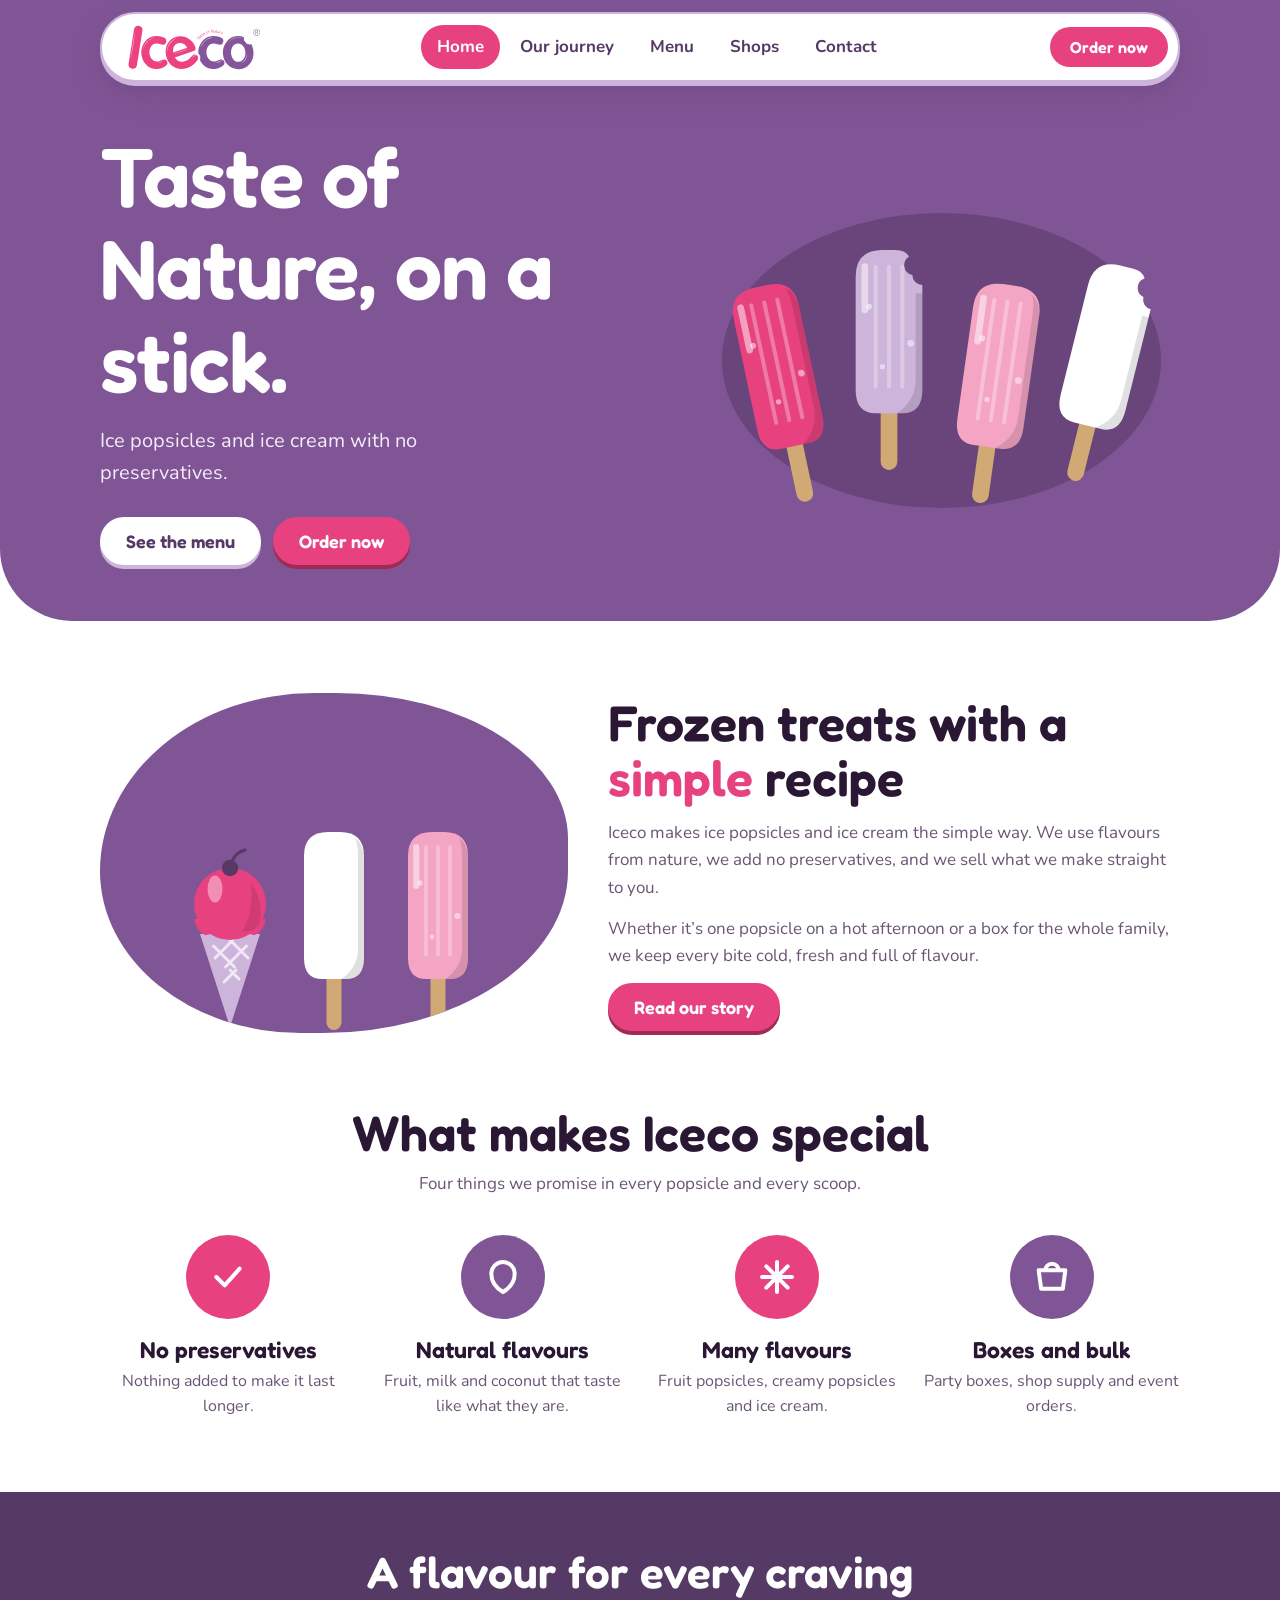
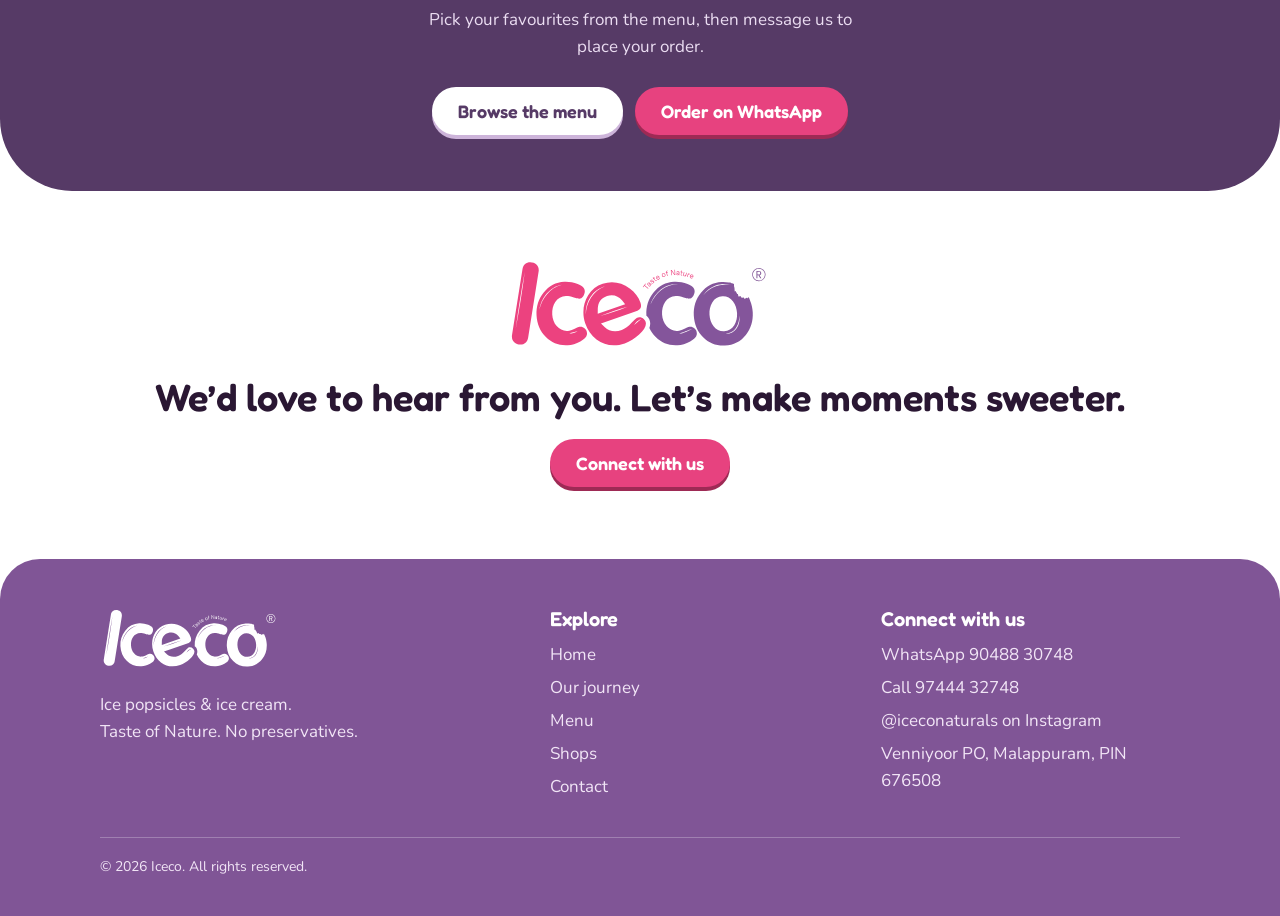
==== index.html @ b162a189 "Initial commit" ====
<!DOCTYPE html>
<html lang="en">
<head>
<meta charset="utf-8">
<meta name="viewport" content="width=device-width, initial-scale=1, viewport-fit=cover">
<title>ICECO | Ice popsicles & ice cream, Taste of Nature</title>
<link rel="preconnect" href="https://fonts.googleapis.com">
<link href="https://fonts.googleapis.com/css2?family=Fredoka:wght@500;600;700&family=Nunito:wght@400;600;700&display=swap" rel="stylesheet">
<link rel="stylesheet" href="css/style.css">
</head>
<body>
<svg width="0" height="0" style="position:absolute" aria-hidden="true">
  <symbol id="pop" viewBox="0 0 60 140"><rect x="25" y="94" width="10" height="44" rx="5" fill="var(--stick)"/><rect x="25" y="94" width="10" height="44" rx="5" fill="#000" opacity=".06"/><path d="M10 22Q10 6 26 6H34Q50 6 50 22V90Q50 104 38 104H22Q10 104 10 90Z" fill="currentColor"/><path d="M22 16V88M30 16V88M38 16V88" stroke="#fff" stroke-width="2.4" stroke-linecap="round" opacity=".3"/><circle cx="18" cy="40" r="1.8" fill="#fff" opacity=".5"/><circle cx="43" cy="62" r="2" fill="#fff" opacity=".5"/><circle cx="26" cy="76" r="1.6" fill="#fff" opacity=".5"/><path d="M44 10Q50 14 50 24V90Q50 104 38 104H35Q46 96 46 84V22Q46 14 44 10Z" fill="#000" opacity=".12"/><rect x="13.5" y="14" width="4" height="30" rx="2" fill="#fff" opacity=".5"/></symbol>
  <symbol id="bite" viewBox="0 0 60 140"><rect x="25" y="94" width="10" height="44" rx="5" fill="var(--stick)"/><rect x="25" y="94" width="10" height="44" rx="5" fill="#000" opacity=".06"/><path d="M10 22Q10 6 26 6H34Q40 6 42 10a6 6 0 0 0 2 11a6 6 0 0 0 6 6V90Q50 104 38 104H22Q10 104 10 90Z" fill="currentColor"/><path d="M22 16V88M30 16V88M38 16V88" stroke="#fff" stroke-width="2.4" stroke-linecap="round" opacity=".3"/><circle cx="18" cy="40" r="1.8" fill="#fff" opacity=".5"/><circle cx="43" cy="62" r="2" fill="#fff" opacity=".5"/><circle cx="26" cy="76" r="1.6" fill="#fff" opacity=".5"/><path d="M46 32V84Q46 96 35 104H38Q50 104 50 90V32Z" fill="#000" opacity=".12"/><rect x="13.5" y="14" width="4" height="30" rx="2" fill="#fff" opacity=".5"/></symbol>
  <symbol id="cone" viewBox="0 0 60 130">
    <path d="M10 64h40L30 126z" fill="var(--lilac)"/>
    <path d="M19 72l14 14M30 68l12 12M41 72L27 86M32 68L20 80M36 94l-6-6M26 96l8-8" stroke="#fff" stroke-width="2" opacity=".7" stroke-linecap="round"/>
    <circle cx="30" cy="44" r="24" fill="currentColor"/>
    <path d="M6 54c3 12 11 14 14 5 3 10 17 10 20 0 3 9 11 7 14-5z" fill="currentColor"/>
    <ellipse cx="20" cy="34" rx="5" ry="9" fill="#fff" opacity=".4"/>
    <path d="M44 30Q52 40 50 56Q46 64 38 62Q46 50 44 30Z" fill="#000" opacity=".1"/>
    <path d="M30 20q2-10 10-12" stroke="var(--purple-deep)" stroke-width="2" fill="none" stroke-linecap="round"/>
    <circle cx="30" cy="20" r="5.5" fill="var(--purple-deep)"/>
  </symbol>
</svg>

<header>
  <div class="wrap">
    <div class="bar">
      <a class="logo" href="index.html" aria-label="Iceco home"><img src="assets/logo-color.svg" alt="Iceco, Taste of Nature"></a>
      <nav aria-label="Main">
        <a href="index.html" id="n-home" aria-current="page">Home</a>
        <a href="journey.html" id="n-journey">Our journey</a>
        <a href="menu.html" id="n-menu">Menu</a>
        <a href="shops.html" id="n-shops">Shops</a>
        <a href="contact.html" id="n-contact">Contact</a>
      </nav>
      <a class="btn sm" href="https://wa.me/919048830748" target="_blank" rel="noopener">Order now</a>
    </div>
  </div>
</header>

<main>
  <section class="hero"><div class="wrap">
    <div class="panel">
      <div>
        <h1>Taste of Nature, on a stick.</h1>
        <p>Ice popsicles and ice cream with no preservatives.</p>
        <div class="cta">
          <a class="btn alt" href="menu.html">See the menu</a>
          <a class="btn" href="contact.html">Order now</a>
        </div>
      </div>
      <div class="pops" aria-hidden="true">
        <svg viewBox="0 0 60 140" style="color:var(--pink)"><use href="#pop"/></svg>
        <svg viewBox="0 0 60 140" style="color:var(--lilac)"><use href="#bite"/></svg>
        <svg viewBox="0 0 60 140" style="color:var(--pink-soft)"><use href="#pop"/></svg>
        <svg viewBox="0 0 60 140" style="color:#fff"><use href="#bite"/></svg>
      </div>
    </div>
  </div></section>

  <section class="block"><div class="wrap story">
    <div class="art" aria-hidden="true">
      <svg viewBox="0 0 60 130" style="color:var(--pink)"><use href="#cone"/></svg>
      <svg viewBox="0 0 60 140" style="color:#fff"><use href="#pop"/></svg>
      <svg viewBox="0 0 60 140" style="color:var(--pink-soft)"><use href="#pop"/></svg>
    </div>
    <div>
      <h2>Frozen treats with a <span>simple</span> recipe</h2>
      <p>Iceco makes ice popsicles and ice cream the simple way. We use flavours from nature, we add no preservatives, and we sell what we make straight to you.</p>
      <p>Whether it’s one popsicle on a hot afternoon or a box for the whole family, we keep every bite cold, fresh and full of flavour.</p>
      <a class="btn" href="journey.html">Read our story</a>
    </div>
  </div></section>

  <section class="block" style="padding-top:0"><div class="wrap special">
    <h2>What makes Iceco special</h2>
    <p class="lead">Four things we promise in every popsicle and every scoop.</p>
    <div class="cards">
      <div class="card"><div class="dot"><svg viewBox="0 0 24 24"><path d="M5 12l5 5 9-10"/></svg></div><h3>No preservatives</h3><p>Nothing added to make it last longer.</p></div>
      <div class="card"><div class="dot"><svg viewBox="0 0 24 24"><path d="M12 21c-5-3-7-7-7-11a7 7 0 0 1 14 0c0 4-2 8-7 11z"/></svg></div><h3>Natural flavours</h3><p>Fruit, milk and coconut that taste like what they are.</p></div>
      <div class="card"><div class="dot"><svg viewBox="0 0 24 24"><path d="M12 3v18M3 12h18M5.6 5.6l12.8 12.8M18.4 5.6L5.6 18.4"/></svg></div><h3>Many flavours</h3><p>Fruit popsicles, creamy popsicles and ice cream.</p></div>
      <div class="card"><div class="dot"><svg viewBox="0 0 24 24"><path d="M4 8h16l-1.5 11h-13zM8 8a4 4 0 0 1 8 0"/></svg></div><h3>Boxes and bulk</h3><p>Party boxes, shop supply and event orders.</p></div>
    </div>
  </div></section>

  <section><div class="wrap"><div class="order">
    <h2>A flavour for every craving</h2>
    <p>Pick your favourites from the menu, then message us to place your order.</p>
    <div class="cta"><a class="btn alt" href="menu.html">Browse the menu</a><a class="btn" href="https://wa.me/919048830748" target="_blank" rel="noopener">Order on WhatsApp</a></div>
  </div></div></section>

  <section class="connect"><div class="wrap"><img class="clogo" src="assets/logo-color.svg" alt="Iceco, Taste of Nature">
    <h2>We’d love to hear from you. Let’s make moments sweeter.</h2>
    <a class="btn" href="contact.html">Connect with us</a>
  </div></section>
</main>

<footer>
  <div class="wrap">
    <div class="cols">
      <div>
        <a class="logo" href="index.html" aria-label="Iceco home"><img style="height:64px" src="assets/logo-white.svg" alt="Iceco, Taste of Nature"></a>
        <p style="margin-top:12px">Ice popsicles & ice cream.<br>Taste of Nature. No preservatives.</p>
      </div>
      <div><h4>Explore</h4><ul>
        <li><a href="index.html">Home</a></li><li><a href="journey.html">Our journey</a></li><li><a href="menu.html">Menu</a></li><li><a href="shops.html">Shops</a></li><li><a href="contact.html">Contact</a></li></ul></div>
      <div><h4>Connect with us</h4><ul>
        <li><a href="https://wa.me/919048830748" target="_blank" rel="noopener">WhatsApp 90488 30748</a></li><li><a href="tel:+919744432748">Call 97444 32748</a></li><li><a href="https://www.instagram.com/iceconaturals/" target="_blank" rel="noopener">@iceconaturals on Instagram</a></li><li>Venniyoor PO, Malappuram, PIN 676508</li></ul></div>
    </div>
    <p class="copy">© 2026 Iceco. All rights reserved.</p>
  </div>
</footer>

<script src="js/main.js"></script>
</body>
</html>
---- css/style.css ----
/* ICECO site styles */
:root{
  --pink:#E7427F; --pink-soft:#F4A5C4; --purple:#805596; --purple-deep:#563A66; --lilac:#CDB4DA; --white:#fff;
  --bg:#FFFFFF; --surface:#FBF4F9; --text:#2A1733; --muted:#6B5575; --line:#EBDDF2; --stick:#DDB47C; color-scheme:light;
  box-sizing:border-box; padding-top:env(safe-area-inset-top,0px); padding-bottom:env(safe-area-inset-bottom,0px);
  --display:'Fredoka','Trebuchet MS',sans-serif; --body:'Nunito','Segoe UI',sans-serif;
}
html{scroll-padding-top:env(safe-area-inset-top,0px);scroll-behavior:smooth}
*,*::before,*::after{box-sizing:border-box}
body{margin:0;background:var(--bg);color:var(--text);font:400 17px/1.6 var(--body);-webkit-font-smoothing:antialiased}
body::before{content:"";position:fixed;inset:0 0 auto;height:env(safe-area-inset-top,0px);background:transparent;z-index:10}
h1,h2,h3{font-family:var(--display);line-height:1.1;margin:0;font-weight:600}
a{color:inherit}
html{cursor:url("data:image/svg+xml,%3Csvg xmlns='http://www.w3.org/2000/svg' width='11' height='26' viewBox='0 0 60 140'%3E%3Crect x='26' y='98' width='8' height='38' rx='4' fill='%23fff'/%3E%3Crect x='8' y='4' width='44' height='100' rx='22' fill='%23E7427F' stroke='%23fff' stroke-width='6'/%3E%3Crect x='16' y='16' width='6' height='42' rx='3' fill='%23fff' opacity='.5'/%3E%3C/svg%3E") 6 2,auto}
html a,html button,html .chip,html .btn{cursor:url("data:image/svg+xml,%3Csvg xmlns='http://www.w3.org/2000/svg' width='11' height='26' viewBox='0 0 60 140'%3E%3Crect x='26' y='98' width='8' height='38' rx='4' fill='%23fff'/%3E%3Crect x='8' y='4' width='44' height='100' rx='22' fill='%23F4A5C4' stroke='%23563A66' stroke-width='6'/%3E%3Crect x='16' y='16' width='6' height='42' rx='3' fill='%23fff' opacity='.7'/%3E%3C/svg%3E") 6 2,pointer}
:focus-visible{outline:3px solid var(--pink);outline-offset:3px}
.wrap{max-width:1120px;margin:0 auto;padding:0 20px}
.logo{display:inline-block;line-height:0}.logo img{height:50px;width:auto}.clogo{height:96px;width:auto;margin-bottom:18px}

header{position:fixed;left:0;right:0;top:env(safe-area-inset-top,0px);z-index:9;background:transparent;padding:12px 0;pointer-events:none}
header .bar{pointer-events:auto}
header .bar{display:flex;align-items:center;justify-content:space-between;gap:12px;background:#fff;border:2px solid var(--lilac);border-radius:99px;padding:8px 10px 8px 24px;box-shadow:0 4px 0 var(--lilac)}
nav{display:flex;gap:4px}
nav a{padding:8px 16px;border-radius:99px;text-decoration:none;font-weight:700;color:var(--purple-deep)}
nav a[aria-current="page"]{background:var(--pink);color:#fff}
nav a:not([aria-current]):hover{background:rgba(128,85,150,.12)}
.btn{display:inline-block;padding:13px 26px;border-radius:99px;background:var(--pink);color:#fff;font:600 18px var(--display);text-decoration:none;border:0;cursor:pointer;box-shadow:0 4px 0 #9E2A55}
.btn:hover{background:#C8366C}
.btn.alt{background:#fff;color:var(--purple-deep);box-shadow:0 4px 0 var(--lilac)}
.btn.alt:hover{background:var(--lilac)}
.btn.sm{padding:10px 20px;font-size:16px;box-shadow:none}

.hero{margin:10px 0 0}
.hero .panel{background:var(--purple);color:#fff;border-radius:40px;padding:56px 48px;display:grid;grid-template-columns:1.1fr .9fr;gap:20px;align-items:center;overflow:hidden;position:relative}
.hero h1{font-size:clamp(42px,7vw,84px);letter-spacing:-1px}
.hero p{font-size:20px;max-width:28ch;margin:18px 0 28px;color:#F6EBFA}
.hero .cta{display:flex;gap:12px;flex-wrap:wrap}
.pops{position:relative;display:flex;justify-content:center;align-items:flex-end;gap:6px;min-height:320px}
.pops::before{content:"";position:absolute;inset:8% 4% 0;border-radius:50%;background:var(--purple-deep);opacity:.55}
.pops svg{position:relative;width:22%;max-width:100px;height:auto}
.pops svg:nth-child(1){transform:rotate(-12deg)}
.pops svg:nth-child(2){margin-bottom:34px}
.pops svg:nth-child(3){transform:rotate(8deg)}
.pops svg:nth-child(4){margin-bottom:20px;transform:rotate(14deg)}
@media (prefers-reduced-motion:no-preference){
  .pops svg{animation:bob 3.2s ease-in-out infinite}
  .pops svg:nth-child(2){animation-delay:-.8s}.pops svg:nth-child(3){animation-delay:-1.6s}.pops svg:nth-child(4){animation-delay:-2.4s}
}
@keyframes bob{50%{translate:0 -14px}}

section.block{padding:72px 0}
.block h2,.pagehead h1{font-size:clamp(32px,4.8vw,50px)}
.lead{color:var(--muted);max-width:54ch;margin:10px 0 0}
.story{display:grid;grid-template-columns:.9fr 1.1fr;gap:40px;align-items:center}
.art{background:var(--purple);border-radius:40px 40px 120px 40px;min-height:320px;display:flex;align-items:flex-end;justify-content:center;gap:14px;padding:30px 20px 0;overflow:hidden}
.art svg{width:90px;height:auto}
.story p{color:var(--muted);margin:14px 0}
.story h2 span{color:var(--pink)}
.special{text-align:center}
.special .lead{margin:10px auto 0}
.cards{display:grid;grid-template-columns:repeat(4,1fr);gap:18px;margin-top:38px;text-align:left}
.card{background:var(--surface);border:2px solid var(--line);border-radius:28px;padding:26px 22px}
.card:nth-child(even){background:var(--purple);border-color:var(--purple);color:#fff}
.card:nth-child(even) p{color:#F1E5F6}
.card:nth-child(even) .dot{background:#fff}
.card:nth-child(even) .dot svg{stroke:var(--purple-deep)}
.card h3{font-size:23px;margin:16px 0 6px}
.card p{margin:0;color:var(--muted);font-size:16px}
.dot{width:52px;height:52px;border-radius:50%;background:var(--pink);display:grid;place-items:center}
.dot svg{width:26px;height:26px;fill:none;stroke:#fff;stroke-width:2.4;stroke-linecap:round;stroke-linejoin:round}

.order{background:var(--purple-deep);color:#fff;border-radius:40px;padding:56px 32px;text-align:center}
.order h2{font-size:clamp(28px,4.2vw,44px)}
.order p{margin:10px auto 26px;max-width:46ch;color:#EBDDF2}
.order .cta{display:flex;gap:12px;justify-content:center;flex-wrap:wrap}
.connect{text-align:center;padding:64px 0 72px}
.connect h2{font-size:clamp(26px,3.8vw,38px);margin-bottom:20px}

.pagehead{background:var(--purple);color:#fff;border-radius:40px;padding:48px 40px;margin-top:10px}
.pagehead p{margin:10px 0 0;color:#F1E5F6;max-width:50ch}
.chips{display:flex;gap:8px;flex-wrap:wrap;padding:26px 0 8px}
.chip{font:600 16px var(--display);padding:9px 18px;border-radius:99px;border:2px solid var(--purple);background:transparent;color:var(--text);cursor:pointer}
.chip[aria-pressed="true"]{background:var(--pink);border-color:var(--pink);color:#fff}
.cat{margin:34px 0 0}
.cat h2{font-size:30px;color:var(--pink)}
.cat .sub{color:var(--muted);margin:4px 0 14px}
.items{display:grid;grid-template-columns:repeat(2,1fr);gap:12px 20px}
.item{display:flex;gap:16px;align-items:center;padding:14px 16px;background:var(--surface);border:2px solid var(--line);border-radius:24px}
.item svg{flex:none;width:34px;height:76px}
.item.cone svg{width:44px;height:76px}
.item h3{font-size:21px}
.item p{margin:2px 0 0;color:var(--muted);font-size:15px;line-height:1.4}
.note{margin:40px 0 0;padding:22px 24px;border-radius:24px;background:var(--surface);border:2px dashed var(--purple);color:var(--muted)}
.note b{color:var(--text)}
.steps{display:grid;grid-template-columns:repeat(3,1fr);gap:18px;margin:32px 0}
.steps .card{background:var(--surface);color:var(--text);border-color:var(--line)}
.steps .card p{color:var(--muted)}
.ig{display:inline-flex;align-items:center;gap:10px}
.ig svg{width:22px;height:22px;fill:none;stroke:currentColor;stroke-width:2}

footer{background:var(--purple);color:#fff;border-radius:40px 40px 0 0;padding:48px 0 32px}
footer .cols{display:grid;grid-template-columns:1.4fr 1fr 1fr;gap:32px}
footer h4{font:600 20px var(--display);margin:0 0 10px}
footer p,footer li{color:#F1E5F6;margin:0 0 6px;list-style:none}
footer ul{padding:0;margin:0}
footer a{text-decoration:none}footer a:hover{text-decoration:underline}
footer .copy{margin-top:30px;padding-top:18px;border-top:1px solid rgba(255,255,255,.25);font-size:14px}
/* open layout: no boxed cards, full-width curved sections */
body{overflow-x:clip}
.hero .wrap{max-width:none;padding:0}
.hero .panel{border-radius:0 0 72px 72px;padding:56px max(20px,calc(50vw - 540px))}
.order,.pagehead{width:100vw;margin-left:calc(50% - 50vw);border-radius:0 0 72px 72px;padding:56px max(20px,calc(50vw - 540px))}
.pagehead{padding-top:48px;padding-bottom:44px}
.art{border-radius:48% 52% 55% 45% / 55% 45% 50% 50%;min-height:340px}
.card,.card:nth-child(even),.steps .card{background:none;border:0;border-radius:0;padding:0;color:var(--text);text-align:center}
.card p,.card:nth-child(even) p,.steps .card p{color:var(--muted)}
.card .dot{width:84px;height:84px;margin:0 auto}
.card .dot svg{width:40px;height:40px}
.card:nth-child(even) .dot{background:var(--purple)}
.card:nth-child(even) .dot svg{stroke:#fff}
.card h3{margin-top:18px}
.item{background:none;border:0;border-bottom:2px dotted var(--lilac);border-radius:0;padding:12px 4px}
.note{background:none;border:0;border-radius:0;padding:0;text-align:center}
.packs{display:grid;grid-template-columns:repeat(2,1fr);gap:20px;margin-top:34px;text-align:left}.packs figure{margin:0}.packs img{display:block;width:100%;height:auto;border-radius:36px}.packs figcaption{font:600 20px var(--display);padding:12px 6px 0}.kiosk{width:100%;max-width:900px;height:auto;border-radius:36px;margin-top:30px}.btn.line{background:transparent;color:var(--purple-deep);box-shadow:inset 0 0 0 2px var(--purple)}.btn.line:hover{background:var(--surface)}.reach{display:flex;gap:12px;justify-content:center;flex-wrap:wrap}.addr{text-align:center;color:var(--muted);margin:22px 0 64px}
@media (max-width:520px){.packs{grid-template-columns:1fr}}
/* floating nav over the page */
.hero{margin:0}
.hero .panel{padding-top:130px}
.pagehead{margin-top:0;padding-top:128px}
header .bar{box-shadow:0 4px 0 var(--lilac),0 12px 28px rgba(86,58,102,.28)}
.item img{flex:none;height:96px;width:auto}
.shops-grid{display:grid;grid-template-columns:1fr 1fr;gap:40px;align-items:center;padding-top:48px}.shops-grid img{width:100%;height:auto;border-radius:36px}
.shop{padding:20px 0;border-bottom:2px dotted var(--lilac)}.shop h3{font-size:28px;color:var(--pink)}.tag{display:inline-block;margin-left:10px;padding:2px 12px;border-radius:99px;background:var(--purple);color:#fff;font:600 14px var(--body);vertical-align:middle}.shop p{margin:4px 0 16px;color:var(--muted)}.shop .reach{justify-content:flex-start}
.stock{text-align:center;padding:72px 0 64px}.stock h2{font-size:clamp(28px,4vw,42px)}.stock p{margin:10px auto 24px;max-width:48ch;color:var(--muted)}
@media (max-width:820px){.shops-grid{grid-template-columns:1fr;padding-top:32px}}
[hidden]{display:none!important}
@media (max-width:820px){
  .hero .panel{grid-template-columns:1fr;padding:140px 20px 44px;border-radius:0 0 44px 44px}
  .pops{min-height:240px}
  .story,.cards,.items,.steps,footer .cols{grid-template-columns:1fr}
  .cards{grid-template-columns:1fr 1fr}
  header .bar{flex-wrap:wrap;border-radius:28px;padding:10px 12px 10px 20px}
  header .bar>.btn{display:none}.logo img{height:40px}
  nav{flex-wrap:wrap}nav a{padding:7px 12px}
  .pagehead,.order{padding:36px 20px;border-radius:0 0 44px 44px}.pagehead{padding-top:140px}
}
@media (max-width:520px){.cards{grid-template-columns:1fr}}
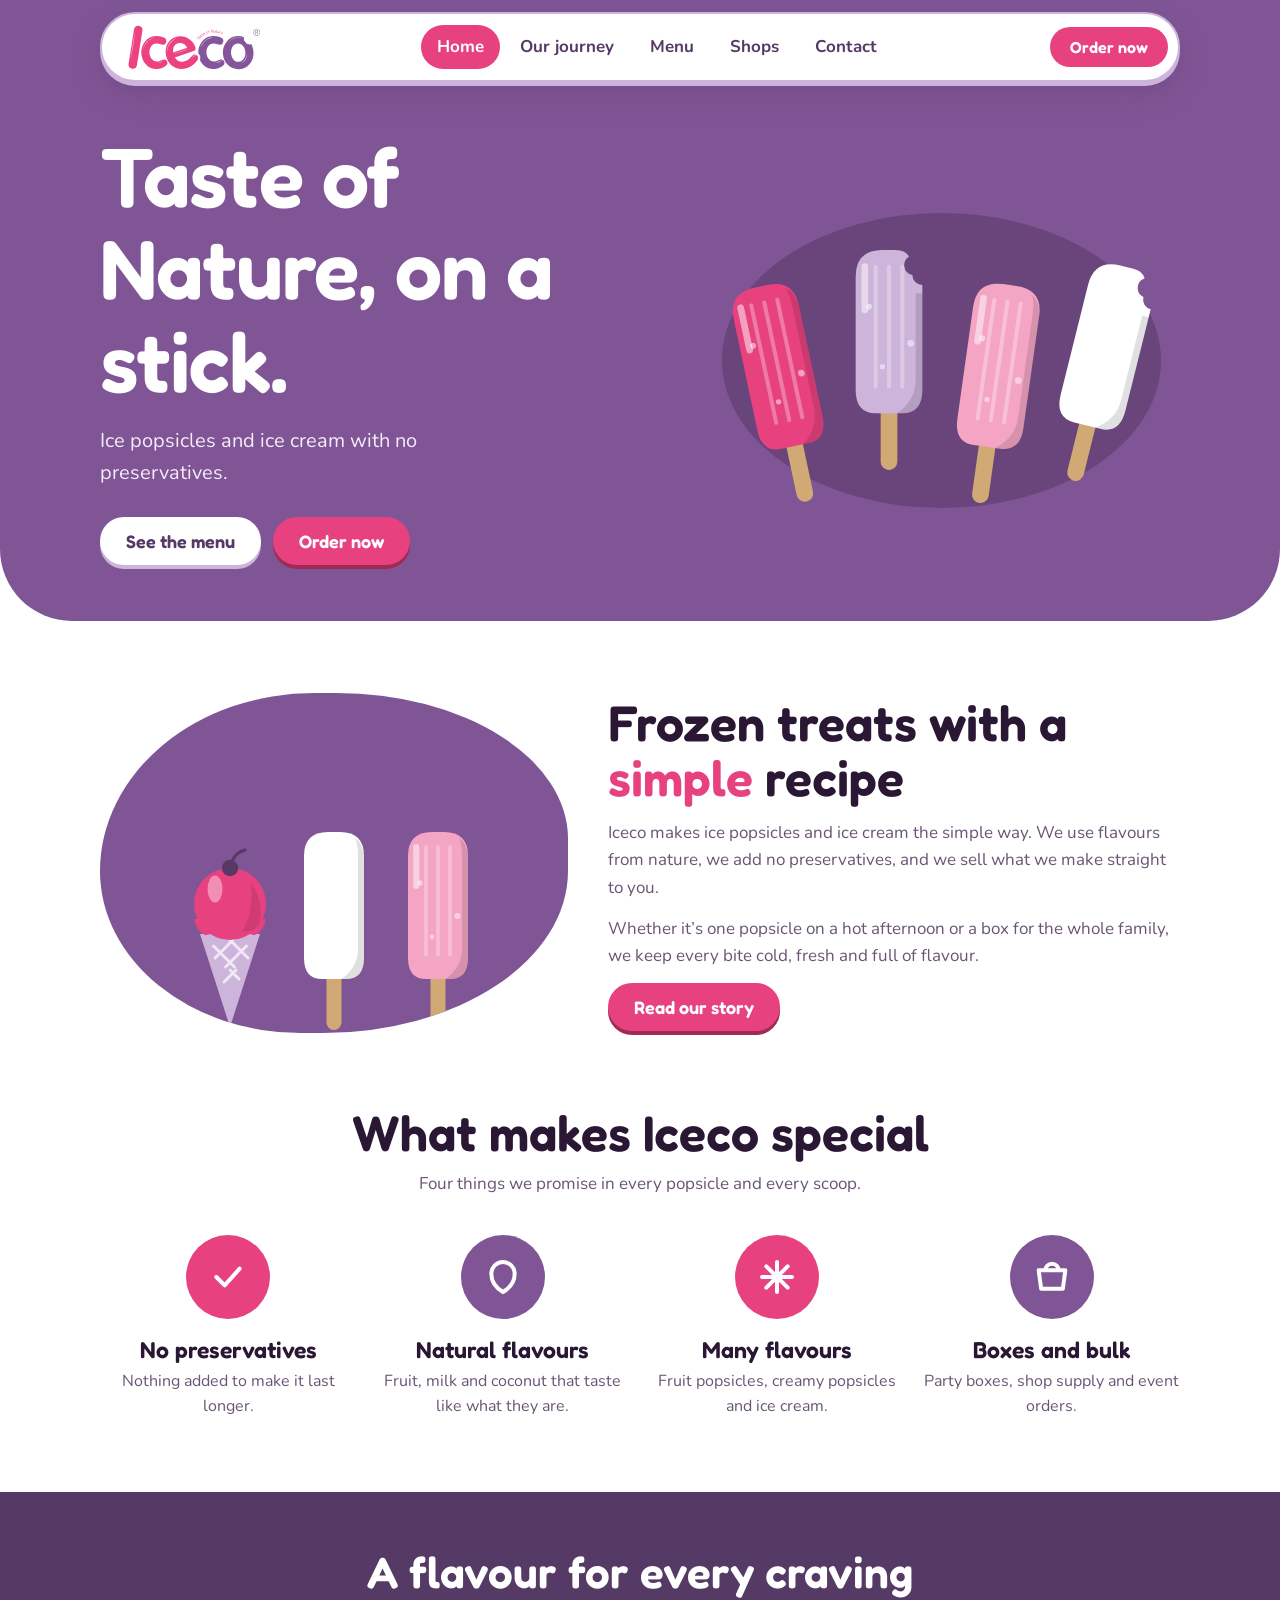
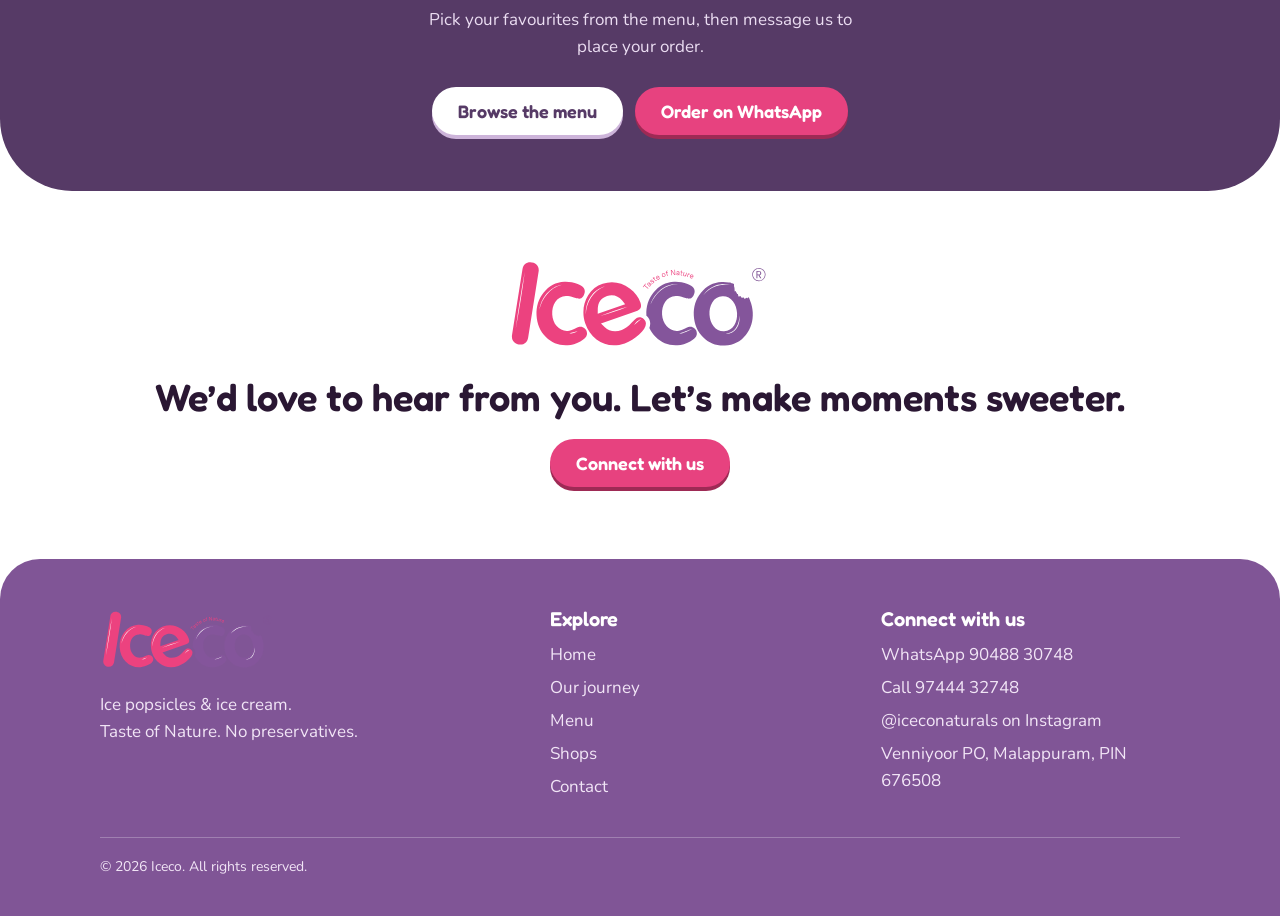
==== commit 8a20ce03: "Updated website design" ====
--- a/index.html
+++ b/index.html
@@ -28,7 +28,8 @@
   <div class="wrap">
     <div class="bar">
       <a class="logo" href="index.html" aria-label="Iceco home"><img src="assets/logo-color.svg" alt="Iceco, Taste of Nature"></a>
-      <nav aria-label="Main">
+      <button class="nav-toggle" type="button" aria-expanded="false" aria-controls="main-nav" aria-label="Open navigation"><span></span><span></span><span></span></button>
+      <nav id="main-nav" aria-label="Main">
         <a href="index.html" id="n-home" aria-current="page">Home</a>
         <a href="journey.html" id="n-journey">Our journey</a>
         <a href="menu.html" id="n-menu">Menu</a>
@@ -101,7 +102,7 @@
   <div class="wrap">
     <div class="cols">
       <div>
-        <a class="logo" href="index.html" aria-label="Iceco home"><img style="height:64px" src="assets/logo-white.svg" alt="Iceco, Taste of Nature"></a>
+        <a class="logo" href="index.html" aria-label="Iceco home"><img style="height:64px" src="assets/logo-color.svg" alt="Iceco, Taste of Nature"></a>
         <p style="margin-top:12px">Ice popsicles & ice cream.<br>Taste of Nature. No preservatives.</p>
       </div>
       <div><h4>Explore</h4><ul>
--- a/css/style.css
+++ b/css/style.css
@@ -24,6 +24,7 @@
 nav a{padding:8px 16px;border-radius:99px;text-decoration:none;font-weight:700;color:var(--purple-deep)}
 nav a[aria-current="page"]{background:var(--pink);color:#fff}
 nav a:not([aria-current]):hover{background:rgba(128,85,150,.12)}
+.nav-toggle{display:none}
 .btn{display:inline-block;padding:13px 26px;border-radius:99px;background:var(--pink);color:#fff;font:600 18px var(--display);text-decoration:none;border:0;cursor:pointer;box-shadow:0 4px 0 #9E2A55}
 .btn:hover{background:#C8366C}
 .btn.alt{background:#fff;color:var(--purple-deep);box-shadow:0 4px 0 var(--lilac)}
@@ -139,9 +140,16 @@
   .pops{min-height:240px}
   .story,.cards,.items,.steps,footer .cols{grid-template-columns:1fr}
   .cards{grid-template-columns:1fr 1fr}
-  header .bar{flex-wrap:wrap;border-radius:28px;padding:10px 12px 10px 20px}
+  header .bar{position:relative;flex-wrap:wrap;border-radius:28px;padding:8px 10px 8px 14px}
   header .bar>.btn{display:none}.logo img{height:40px}
-  nav{flex-wrap:wrap}nav a{padding:7px 12px}
+  .nav-toggle{display:flex;width:44px;height:44px;border:0;border-radius:50%;background:var(--surface);align-items:center;justify-content:center;flex-direction:column;gap:5px}
+  .nav-toggle span{display:block;width:20px;height:2px;border-radius:2px;background:var(--purple-deep);transition:transform .2s,opacity .2s}
+  .nav-toggle[aria-expanded="true"] span:nth-child(1){transform:translateY(7px) rotate(45deg)}
+  .nav-toggle[aria-expanded="true"] span:nth-child(2){opacity:0}
+  .nav-toggle[aria-expanded="true"] span:nth-child(3){transform:translateY(-7px) rotate(-45deg)}
+  nav{display:none;width:100%;padding:8px 0 2px;flex-wrap:wrap}
+  header .bar.nav-open nav{display:flex}
+  nav a{padding:8px 10px;font-size:15px}
   .pagehead,.order{padding:36px 20px;border-radius:0 0 44px 44px}.pagehead{padding-top:140px}
 }
 @media (max-width:520px){.cards{grid-template-columns:1fr}}
